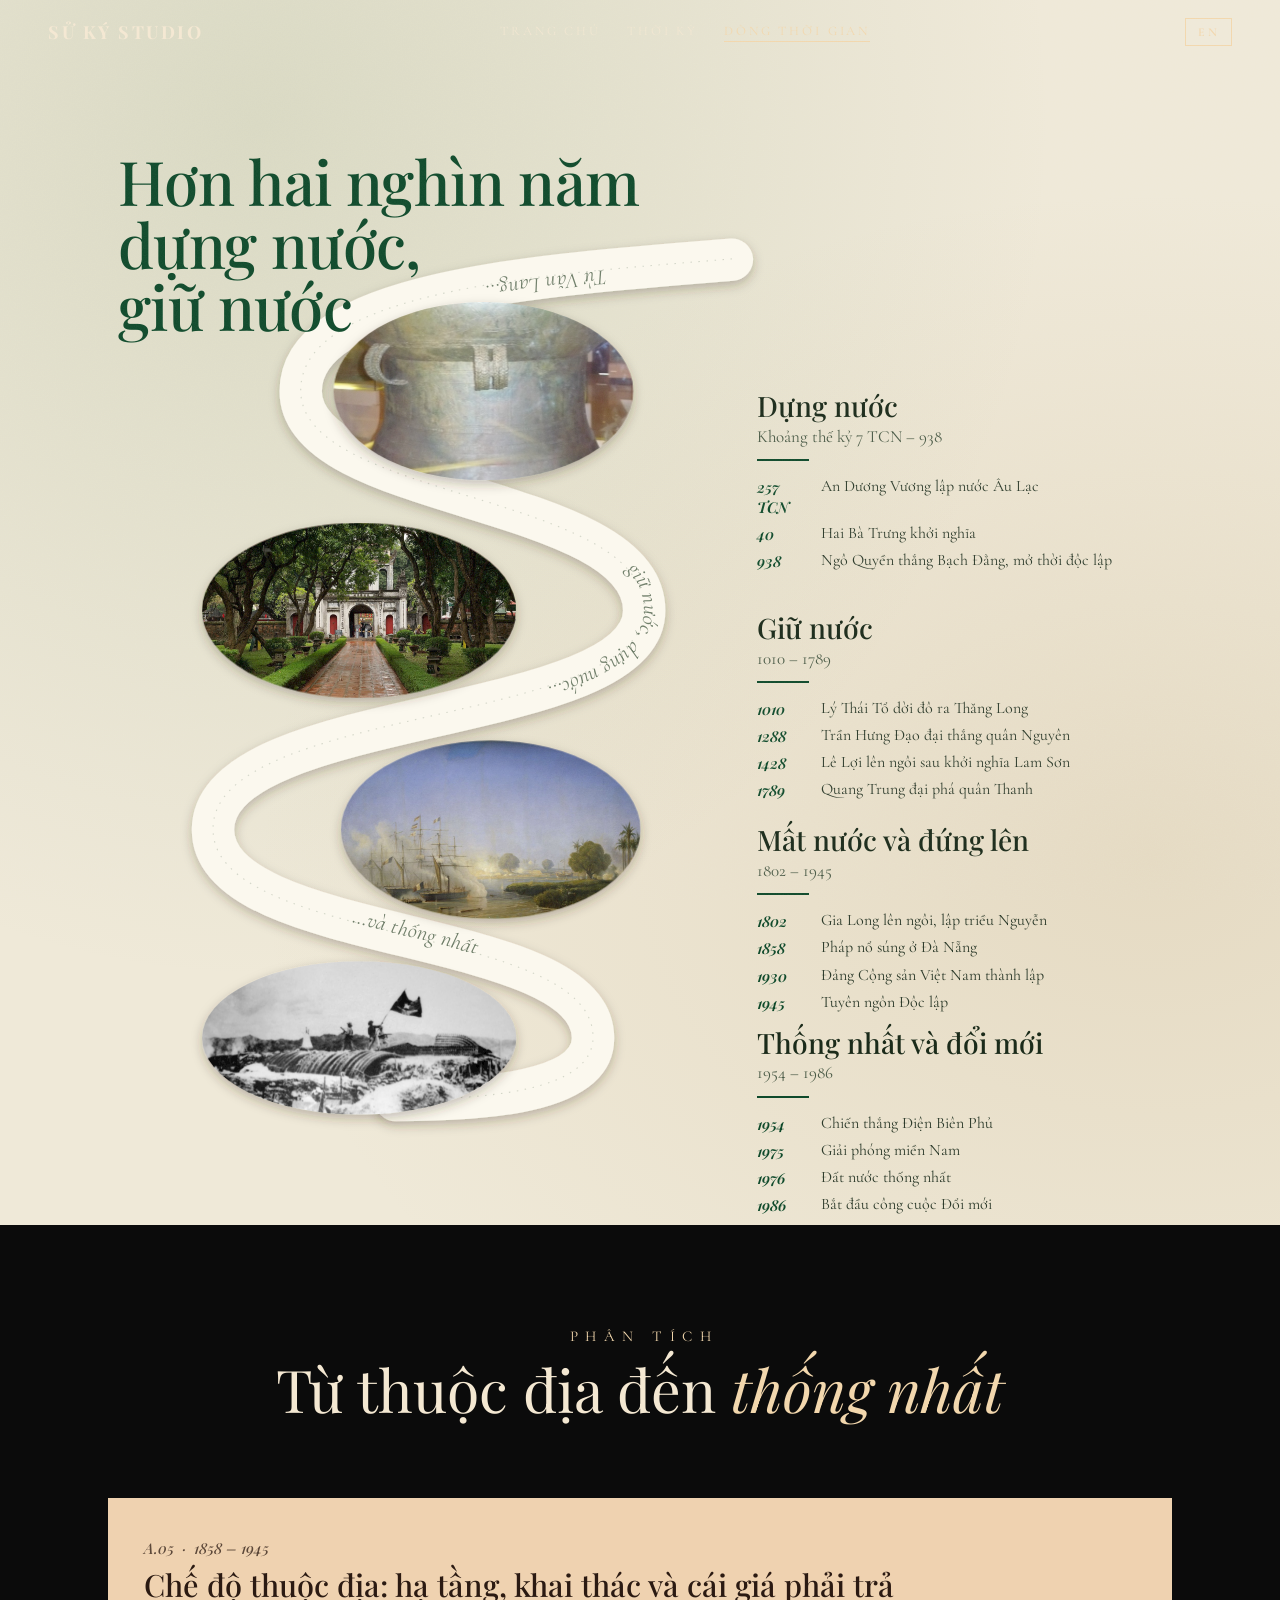
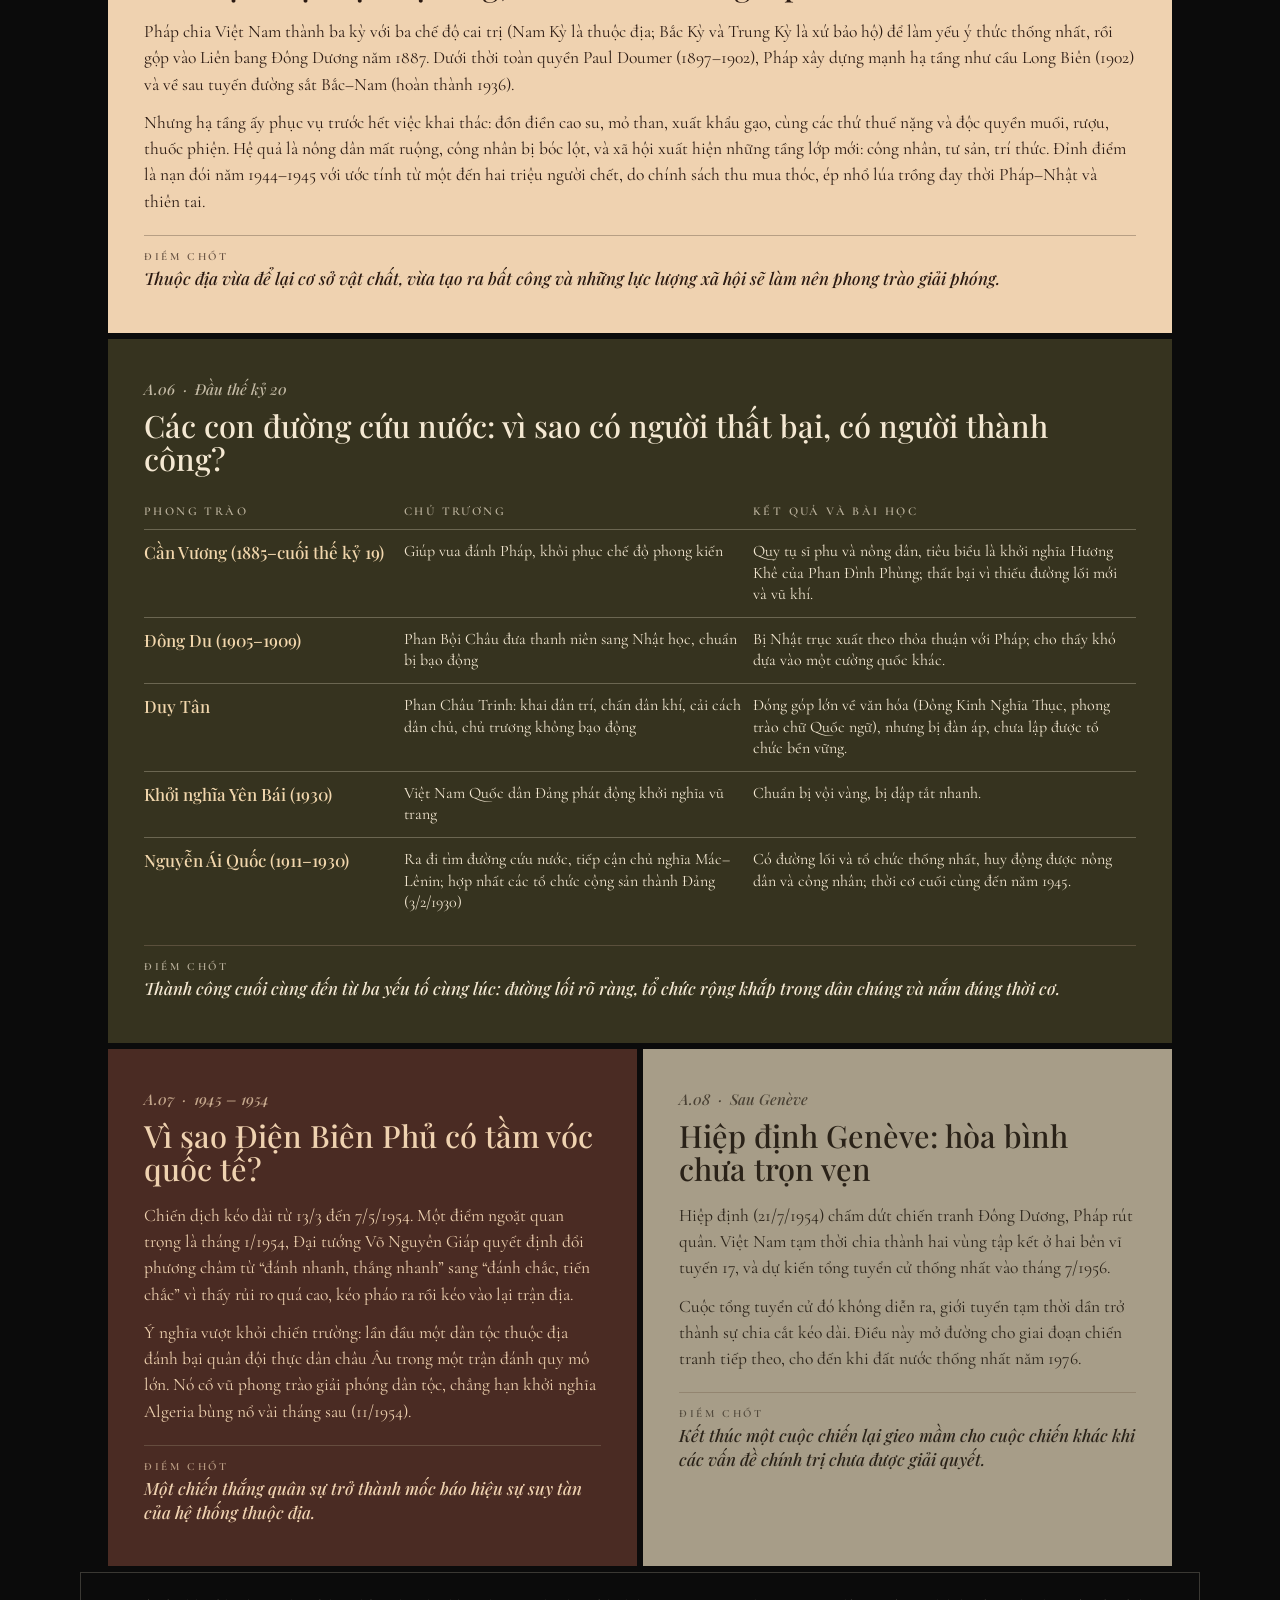
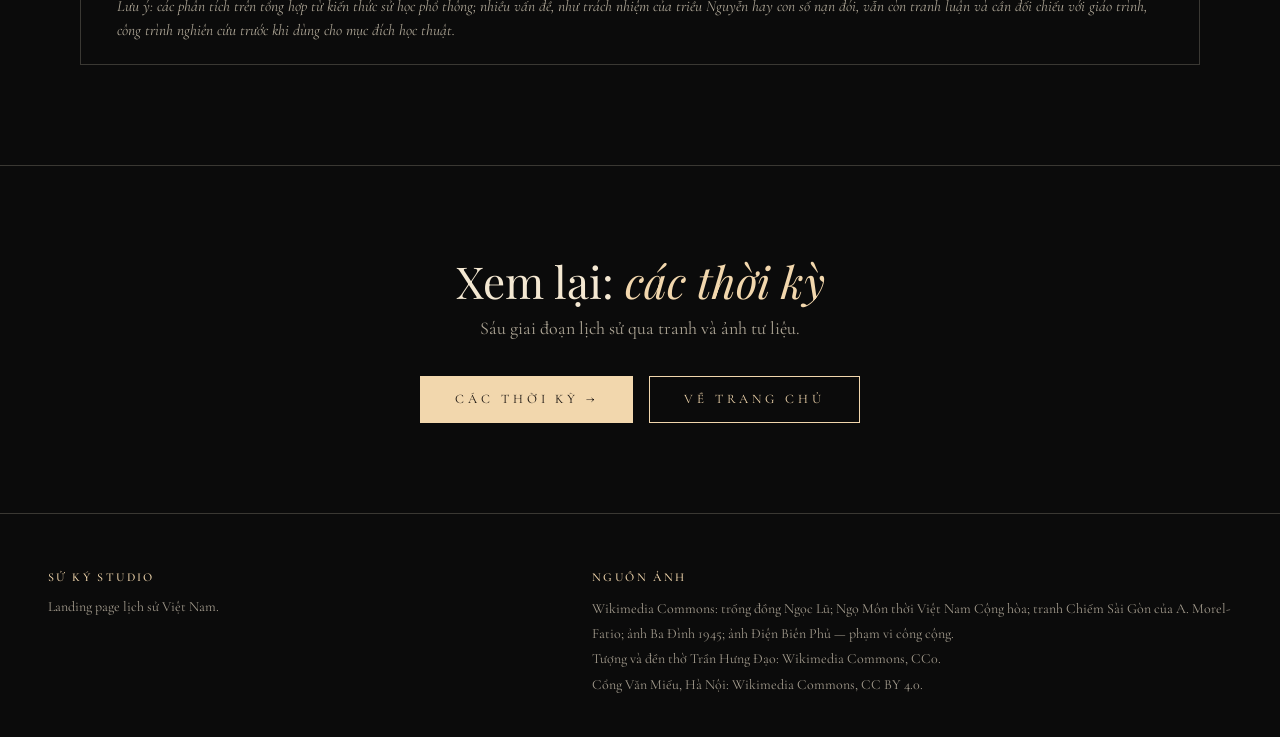
==== dong-thoi-gian.html @ 21b2adc7 "Use dedicated GA4 property for SU KY STUDIO Co-Authored-By: Claude Sonnet 5.5 <noreply@anthropic.com" ====
<!doctype html>
<html lang="vi">
<head>
<meta charset="utf-8">
<meta name="viewport" content="width=device-width, initial-scale=1">
<title>Dòng thời gian — Lịch sử Việt Nam</title>
<meta name="description" content="Dòng thời gian lịch sử Việt Nam dạng ruy băng và phân tích thời cận đại.">
<!-- Google tag (gtag.js) -->
<script async src="https://www.googletagmanager.com/gtag/js?id=G-LW1F28HH2S"></script>
<script>
  window.dataLayer = window.dataLayer || [];
  function gtag(){dataLayer.push(arguments);}
  gtag('js', new Date());
  gtag('config', 'G-LW1F28HH2S');
</script>
<link rel="icon" href="favicon.svg" type="image/svg+xml">
<link rel="icon" href="favicon.ico" sizes="48x48">
<link rel="apple-touch-icon" href="apple-touch-icon.png">
<meta name="theme-color" content="#0b0b0b">
<link rel="preconnect" href="https://fonts.googleapis.com">
<link rel="preconnect" href="https://fonts.gstatic.com" crossorigin>
<link href="https://fonts.googleapis.com/css2?family=Cormorant+Garamond:ital,wght@0,400;0,500;0,600;1,400;1,500&family=Playfair+Display:ital,wght@0,400;0,500;0,700;1,400;1,500&display=swap" rel="stylesheet">
<link rel="stylesheet" href="lich-su.css">
</head>
<body>
<header class="solid">
  <div class="wrap">
    <a data-i="0" href="index.html" class="brand">SỬ KÝ STUDIO</a>
    <nav>
      <a data-i="56" href="index.html">Trang chủ</a>
      <a data-i="1" href="thoi-ky.html">Thời kỳ</a>
      <a data-i="2" href="dong-thoi-gian.html" class=on>Dòng thời gian</a>
    </nav>
    <button class="lang" id="lang" type="button" aria-label="Switch language">EN</button>
  </div>
</header>

<main>
  <section class="tl-sec" id="dong-thoi-gian" style="padding-top:150px">
    <div class="tl">
      <div class="tl-art">
        <h2 data-i="117" class="tl-title reveal">Hơn hai nghìn năm<br>dựng nước,<br>giữ nước</h2>
        <svg viewBox="0 0 860 1320" role="img" aria-label="Dòng thời gian lịch sử Việt Nam dạng ruy băng">
          <defs>
            <clipPath id="c1"><ellipse cx="500" cy="330" rx="205" ry="122"/></clipPath>
            <clipPath id="c2"><ellipse cx="330" cy="630" rx="215" ry="120"/></clipPath>
            <clipPath id="c3"><ellipse cx="510" cy="930" rx="205" ry="122"/></clipPath>
            <clipPath id="c4"><ellipse cx="330" cy="1215" rx="215" ry="105"/></clipPath>
            <filter id="sh" x="-20%" y="-20%" width="140%" height="140%"><feDropShadow dx="0" dy="6" stdDeviation="7" flood-color="#3b3320" flood-opacity=".28"/></filter>
            <path id="rib" d="M 840 150 C 600 170 250 190 250 330 C 250 480 720 470 720 630 C 720 790 130 760 130 930 C 130 1090 650 1060 650 1215 C 650 1290 500 1300 380 1300"/>
          </defs>
          <use href="#rib" fill="none" stroke="#fbf8ee" stroke-width="58" stroke-linecap="round" filter="url(#sh)"/>
          <use href="#rib" fill="none" stroke="rgba(110,125,100,.28)" stroke-width="1.5" stroke-dasharray="2 9" transform="translate(0 -1)"/>
          <text class="rib-txt"><textPath data-i="118" href="#rib" startOffset="6%">Từ Văn Lang…</textPath></text>
          <text class="rib-txt"><textPath data-i="119" href="#rib" startOffset="41%">giữ nước, dựng nước…</textPath></text>
          <text class="rib-txt"><textPath data-i="120" href="#rib" startOffset="76%">…và thống nhất</textPath></text>

          <g filter="url(#sh)">
            <image href="images/ngoclu.jpg" x="295" y="208" width="410" height="244" clip-path="url(#c1)" preserveAspectRatio="xMidYMid slice"/>
            <image href="images/vanmieu.jpg" x="115" y="510" width="430" height="240" clip-path="url(#c2)" preserveAspectRatio="xMidYMid slice"/>
            <image href="images/saigon1859.jpg" x="305" y="808" width="410" height="244" clip-path="url(#c3)" preserveAspectRatio="xMidYMax slice"/>
            <image href="images/hero.jpg" x="115" y="1110" width="430" height="210" clip-path="url(#c4)" preserveAspectRatio="xMidYMid slice"/>
          </g>
        </svg>
      </div>

      <div class="tl-text">
        <article class="tl-b reveal" style="top:25%">
          <div class="mimg"><img src="images/ngoclu.jpg" alt=""></div>
          <h4 data-i="121">Dựng nước</h4><div data-i="122" class="meta">Khoảng thế kỷ 7 TCN – 938</div><span class="rule"></span>
          <ul>
            <li><b data-i="123">257 TCN</b><span data-i="124">An Dương Vương lập nước Âu Lạc</span></li>
            <li><b>40</b><span data-i="125">Hai Bà Trưng khởi nghĩa</span></li>
            <li><b>938</b><span data-i="126">Ngô Quyền thắng Bạch Đằng, mở thời độc lập</span></li>
          </ul>
        </article>
        <article class="tl-b reveal" style="top:48%">
          <div class="mimg"><img src="images/vanmieu.jpg" alt=""></div>
          <h4 data-i="127">Giữ nước</h4><div class="meta">1010 – 1789</div><span class="rule"></span>
          <ul>
            <li><b>1010</b><span data-i="128">Lý Thái Tổ dời đô ra Thăng Long</span></li>
            <li><b>1288</b><span data-i="129">Trần Hưng Đạo đại thắng quân Nguyên</span></li>
            <li><b>1428</b><span data-i="130">Lê Lợi lên ngôi sau khởi nghĩa Lam Sơn</span></li>
            <li><b>1789</b><span data-i="77">Quang Trung đại phá quân Thanh</span></li>
          </ul>
        </article>
        <article class="tl-b reveal" style="top:70%">
          <div class="mimg"><img src="images/saigon1859.jpg" alt="" style="object-position: 25% 85%"></div>
          <h4 data-i="131">Mất nước và đứng lên</h4><div class="meta">1802 – 1945</div><span class="rule"></span>
          <ul>
            <li><b>1802</b><span data-i="132">Gia Long lên ngôi, lập triều Nguyễn</span></li>
            <li><b>1858</b><span data-i="38">Pháp nổ súng ở Đà Nẵng</span></li>
            <li><b>1930</b><span data-i="133">Đảng Cộng sản Việt Nam thành lập</span></li>
            <li><b>1945</b><span data-i="13">Tuyên ngôn Độc lập</span></li>
          </ul>
        </article>
        <article class="tl-b reveal" style="top:91%">
          <div class="mimg"><img src="images/hero.jpg" alt=""></div>
          <h4 data-i="134">Thống nhất và đổi mới</h4><div class="meta">1954 – 1986</div><span class="rule"></span>
          <ul>
            <li><b>1954</b><span data-i="135">Chiến thắng Điện Biên Phủ</span></li>
            <li><b>1975</b><span data-i="136">Giải phóng miền Nam</span></li>
            <li><b>1976</b><span data-i="40">Đất nước thống nhất</span></li>
            <li><b>1986</b><span data-i="137">Bắt đầu công cuộc Đổi mới</span></li>
          </ul>
        </article>
      </div>
    </div>
  </section>

  <div class="sec-head wrap reveal" id="phan-tich">
    <div data-i="90" class="kicker">Phân tích</div>
    <h2 data-i="138">Từ thuộc địa đến <em>thống nhất</em></h2>
  </div>
  <section class="deep">
    <div class="grid">
      <article class="an peach wide reveal">
        <div data-i="139" class="tag">A.05 &nbsp;·&nbsp; 1858 – 1945</div>
        <h3 data-i="140">Chế độ thuộc địa: hạ tầng, khai thác và cái giá phải trả</h3>
        <p data-i="141">Pháp chia Việt Nam thành ba kỳ với ba chế độ cai trị (Nam Kỳ là thuộc địa; Bắc Kỳ và Trung Kỳ là xứ bảo hộ) để làm yếu ý thức thống nhất, rồi gộp vào Liên bang Đông Dương năm 1887. Dưới thời toàn quyền Paul Doumer (1897–1902), Pháp xây dựng mạnh hạ tầng như cầu Long Biên (1902) và về sau tuyến đường sắt Bắc–Nam (hoàn thành 1936).</p>
        <p data-i="142">Nhưng hạ tầng ấy phục vụ trước hết việc khai thác: đồn điền cao su, mỏ than, xuất khẩu gạo, cùng các thứ thuế nặng và độc quyền muối, rượu, thuốc phiện. Hệ quả là nông dân mất ruộng, công nhân bị bóc lột, và xã hội xuất hiện những tầng lớp mới: công nhân, tư sản, trí thức. Đỉnh điểm là nạn đói năm 1944–1945 với ước tính từ một đến hai triệu người chết, do chính sách thu mua thóc, ép nhổ lúa trồng đay thời Pháp–Nhật và thiên tai.</p>
        <div data-i="143" class="key"><b>Điểm chốt</b>Thuộc địa vừa để lại cơ sở vật chất, vừa tạo ra bất công và những lực lượng xã hội sẽ làm nên phong trào giải phóng.</div>
      </article>
      <article class="an olive wide reveal">
        <div data-i="144" class="tag">A.06 &nbsp;·&nbsp; Đầu thế kỷ 20</div>
        <h3 data-i="145">Các con đường cứu nước: vì sao có người thất bại, có người thành công?</h3>
        <table class="cmp">
          <thead><tr><th data-i="146">Phong trào</th><th data-i="147">Chủ trương</th><th data-i="148">Kết quả và bài học</th></tr></thead>
          <tbody>
            <tr><td data-i="149">Cần Vương (1885–cuối thế kỷ 19)</td><td data-i="150">Giúp vua đánh Pháp, khôi phục chế độ phong kiến</td><td data-i="151">Quy tụ sĩ phu và nông dân, tiêu biểu là khởi nghĩa Hương Khê của Phan Đình Phùng; thất bại vì thiếu đường lối mới và vũ khí.</td></tr>
            <tr><td data-i="152">Đông Du (1905–1909)</td><td data-i="153">Phan Bội Châu đưa thanh niên sang Nhật học, chuẩn bị bạo động</td><td data-i="154">Bị Nhật trục xuất theo thỏa thuận với Pháp; cho thấy khó dựa vào một cường quốc khác.</td></tr>
            <tr><td data-i="155">Duy Tân</td><td data-i="156">Phan Châu Trinh: khai dân trí, chấn dân khí, cải cách dân chủ, chủ trương không bạo động</td><td data-i="157">Đóng góp lớn về văn hóa (Đông Kinh Nghĩa Thục, phong trào chữ Quốc ngữ), nhưng bị đàn áp, chưa lập được tổ chức bền vững.</td></tr>
            <tr><td data-i="158">Khởi nghĩa Yên Bái (1930)</td><td data-i="159">Việt Nam Quốc dân Đảng phát động khởi nghĩa vũ trang</td><td data-i="160">Chuẩn bị vội vàng, bị dập tắt nhanh.</td></tr>
            <tr><td data-i="161">Nguyễn Ái Quốc (1911–1930)</td><td data-i="162">Ra đi tìm đường cứu nước, tiếp cận chủ nghĩa Mác–Lênin; hợp nhất các tổ chức cộng sản thành Đảng (3/2/1930)</td><td data-i="163">Có đường lối và tổ chức thống nhất, huy động được nông dân và công nhân; thời cơ cuối cùng đến năm 1945.</td></tr>
          </tbody>
        </table>
        <div data-i="164" class="key"><b>Điểm chốt</b>Thành công cuối cùng đến từ ba yếu tố cùng lúc: đường lối rõ ràng, tổ chức rộng khắp trong dân chúng và nắm đúng thời cơ.</div>
      </article>
      <article class="an brown reveal">
        <div data-i="165" class="tag">A.07 &nbsp;·&nbsp; 1945 – 1954</div>
        <h3 data-i="166">Vì sao Điện Biên Phủ có tầm vóc quốc tế?</h3>
        <p data-i="167">Chiến dịch kéo dài từ 13/3 đến 7/5/1954. Một điểm ngoặt quan trọng là tháng 1/1954, Đại tướng Võ Nguyên Giáp quyết định đổi phương châm từ “đánh nhanh, thắng nhanh” sang “đánh chắc, tiến chắc” vì thấy rủi ro quá cao, kéo pháo ra rồi kéo vào lại trận địa.</p>
        <p data-i="168">Ý nghĩa vượt khỏi chiến trường: lần đầu một dân tộc thuộc địa đánh bại quân đội thực dân châu Âu trong một trận đánh quy mô lớn. Nó cổ vũ phong trào giải phóng dân tộc, chẳng hạn khởi nghĩa Algeria bùng nổ vài tháng sau (11/1954).</p>
        <div data-i="169" class="key"><b>Điểm chốt</b>Một chiến thắng quân sự trở thành mốc báo hiệu sự suy tàn của hệ thống thuộc địa.</div>
      </article>
      <article class="an taupe reveal">
        <div data-i="170" class="tag">A.08 &nbsp;·&nbsp; Sau Genève</div>
        <h3 data-i="171">Hiệp định Genève: hòa bình chưa trọn vẹn</h3>
        <p data-i="172">Hiệp định (21/7/1954) chấm dứt chiến tranh Đông Dương, Pháp rút quân. Việt Nam tạm thời chia thành hai vùng tập kết ở hai bên vĩ tuyến 17, và dự kiến tổng tuyển cử thống nhất vào tháng 7/1956.</p>
        <p data-i="173">Cuộc tổng tuyển cử đó không diễn ra, giới tuyến tạm thời dần trở thành sự chia cắt kéo dài. Điều này mở đường cho giai đoạn chiến tranh tiếp theo, cho đến khi đất nước thống nhất năm 1976.</p>
        <div data-i="174" class="key"><b>Điểm chốt</b>Kết thúc một cuộc chiến lại gieo mầm cho cuộc chiến khác khi các vấn đề chính trị chưa được giải quyết.</div>
      </article>
    </div>
    <p data-i="112" class="note reveal">Lưu ý: các phân tích trên tổng hợp từ kiến thức sử học phổ thông; nhiều vấn đề, như trách nhiệm của triều Nguyễn hay con số nạn đói, vẫn còn tranh luận và cần đối chiếu với giáo trình, công trình nghiên cứu trước khi dùng cho mục đích học thuật.</p>
  </section>
  <section class="jump">
    <div class="wrap reveal">
      <h2 data-i="175">Xem lại: <em>các thời kỳ</em></h2>
      <p data-i="176">Sáu giai đoạn lịch sử qua tranh và ảnh tư liệu.</p>
      <a data-i="177" href="thoi-ky.html" class="cta solid">Các thời kỳ →</a><a data-i="116" href="index.html" class="cta">Về trang chủ</a>
    </div>
  </section>
</main>

<footer>
  <div class="wrap row">
    <div data-i="51">
      <b>SỬ KÝ STUDIO</b>
      Landing page lịch sử Việt Nam.
    </div>
    <div>
      <b data-i="52">Nguồn ảnh</b>
      <ul>
        <li data-i="53">Wikimedia Commons: trống đồng Ngọc Lũ; Ngọ Môn thời Việt Nam Cộng hòa; tranh Chiếm Sài Gòn của A. Morel-Fatio; ảnh Ba Đình 1945; ảnh Điện Biên Phủ — phạm vi công cộng.</li>
        <li data-i="54">Tượng và đền thờ Trần Hưng Đạo: Wikimedia Commons, CC0.</li>
        <li data-i="55">Cổng Văn Miếu, Hà Nội: Wikimedia Commons, CC BY 4.0.</li>
      </ul>
    </div>
  </div>
</footer>

<script>
  const hdr = document.querySelector('header');
  const onScroll = () => hdr.classList.toggle('solid', scrollY > 60);
  addEventListener('scroll', onScroll, { passive: true }); onScroll();
  const io = new IntersectionObserver(es => es.forEach(e => { if (e.isIntersecting) { e.target.classList.add('on'); io.unobserve(e.target); } }), { threshold: 0.12 });
  document.querySelectorAll('.reveal').forEach(el => io.observe(el));
</script>
<script src="lich-su-i18n.js"></script>
</body>
</html>
---- lich-su.css ----
:root {
    --black: #0b0b0b;
    --ink: #1a1410;
    --peach: #f2d7ad;
    --cream: #f4e8d2;
    --gold: #c09452;
    --maroon: #8a3126;
    --line: rgba(244,232,210,.2);
    --display: "Playfair Display", Georgia, serif;
    --serif: "Cormorant Garamond", Georgia, serif;
  }
  * { box-sizing: border-box; margin: 0; padding: 0; }
  html { scroll-behavior: smooth; scroll-padding-top: 64px; }
  body { background: var(--black); color: var(--cream); font-family: var(--serif); font-size: 18px; line-height: 1.5; -webkit-font-smoothing: antialiased; }
  body::after {
    content: ""; position: fixed; inset: 0; z-index: 60; pointer-events: none; opacity: .06;
    background-image: url("data:image/svg+xml;utf8,<svg xmlns='http://www.w3.org/2000/svg' width='200' height='200'><filter id='n'><feTurbulence type='fractalNoise' baseFrequency='.85' numOctaves='2' stitchTiles='stitch'/><feColorMatrix values='0 0 0 0 1  0 0 0 0 1  0 0 0 0 1  0 0 0 .9 0'/></filter><rect width='100%' height='100%' filter='url(%23n)'/></svg>");
  }
  img { display: block; width: 100%; height: 100%; object-fit: cover; }
  a { color: inherit; text-decoration: none; }
  .wrap { max-width: 1240px; margin: 0 auto; padding: 0 28px; }

  /* ---------- nav ---------- */
  header { position: fixed; top: 0; left: 0; right: 0; z-index: 50; transition: background .3s; }
  header.solid { background: rgba(11,11,11,.92); backdrop-filter: blur(8px); border-bottom: 1px solid var(--line); }
  header .wrap { display: flex; justify-content: space-between; align-items: center; height: 64px; }
  .brand { font: 700 18px var(--display); letter-spacing: .14em; white-space: nowrap; }
  nav { display: flex; gap: 26px; font-size: 13px; letter-spacing: .22em; text-transform: uppercase; }
  nav a { opacity: .8; transition: opacity .2s, color .2s; }
  nav a:hover { opacity: 1; color: var(--peach); }

  .lang { margin-left: 18px; background: transparent; color: var(--peach); border: 1px solid var(--peach); padding: 6px 12px; font: 600 12px var(--serif); letter-spacing: .2em; cursor: pointer; transition: background .25s, color .25s; }
  .lang:hover { background: var(--peach); color: var(--ink); }

  /* ---------- hero ---------- */
  .hero { position: relative; min-height: 100vh; min-height: 100svh; display: flex; align-items: center; justify-content: center; overflow: hidden; text-align: center; }
  .strips { position: absolute; inset: -4% 0; display: grid; grid-template-columns: repeat(5, 1fr); gap: 3px; will-change: transform; }
  .strips div { overflow: hidden; }
  .strips img { filter: sepia(.35) saturate(1.2) contrast(1.05) brightness(1); transform: scale(1.12); }
  .hero::before { content: ""; position: absolute; inset: 0; z-index: 1; background: radial-gradient(ellipse at center, rgba(11,11,11,.35), rgba(11,11,11,.82) 88%), linear-gradient(180deg, rgba(11,11,11,.6), transparent 30%, transparent 65%, var(--black)); }
  .hero .in { position: relative; z-index: 2; padding: 0 20px; }
  .kicker { font-size: 15px; letter-spacing: .5em; text-transform: uppercase; color: var(--peach); margin-bottom: 14px; padding-left: .5em; }
  .title { font: 400 clamp(64px, 15.5vw, 230px)/.92 var(--display); letter-spacing: .02em; text-transform: uppercase; color: var(--peach); text-shadow: 0 6px 60px rgba(0,0,0,.6); }
  .sub { margin-top: 22px; font: italic 400 clamp(19px, 2.2vw, 28px) var(--serif); color: var(--cream); }
  .cta { display: inline-block; margin-top: 34px; padding: 13px 34px; border: 1px solid var(--peach); font-size: 13px; letter-spacing: .3em; text-transform: uppercase; color: var(--peach); transition: background .3s, color .3s; }
  .cta:hover { background: var(--peach); color: var(--ink); }
  .scroll { position: absolute; z-index: 2; bottom: 24px; left: 50%; transform: translateX(-50%); font-size: 11px; letter-spacing: .4em; text-transform: uppercase; color: var(--peach); opacity: .7; }

  /* ---------- intro ---------- */
  .intro { padding: 120px 0 80px; text-align: center; }
  .intro h2 { font: 400 clamp(32px, 4.4vw, 58px)/1.15 var(--display); max-width: 900px; margin: 0 auto; }
  .intro h2 em { color: var(--peach); }
  .intro p { max-width: 600px; margin: 26px auto 0; font-size: 20px; color: rgba(244,232,210,.78); }
  .stats { display: grid; grid-template-columns: repeat(4, 1fr); gap: 20px; margin-top: 70px; border-top: 1px solid var(--line); padding-top: 34px; }
  .stats b { display: block; font: 400 clamp(36px, 4.6vw, 60px)/1 var(--display); color: var(--peach); }
  .stats span { font-size: 14px; letter-spacing: .18em; text-transform: uppercase; opacity: .7; }

  /* ---------- section heading ---------- */
  .sec-head { text-align: center; padding: 100px 0 56px; }
  .sec-head .kicker { margin-bottom: 10px; }
  .sec-head h2 { font: 400 clamp(34px, 4.6vw, 60px)/1.1 var(--display); }
  .sec-head h2 em { color: var(--peach); }

  /* ---------- brochure spreads (thời kỳ) ---------- */
  :root { --brown: #4a2b23; --olive: #36331f; --taupe: #a79d88; --paper: #efd2b0; }
  .spread { max-width: 1120px; margin: 0 auto 64px; display: grid; box-shadow: 0 30px 80px rgba(0,0,0,.6); background: var(--olive); }
  .spread.a { grid-template-columns: 1fr 1.12fr .95fr; }
  .spread.b { grid-template-columns: repeat(3, minmax(0, 1fr)); grid-template-rows: repeat(2, minmax(400px, auto)); }
  .spread.b .col { display: contents; }
  .spread.b .col:nth-child(1) > * { grid-column: 1; }
  .spread.b .col:nth-child(2) > * { grid-column: 2; }
  .spread.b .col:nth-child(3) > * { grid-column: 3; }
  .spread.b .col > :first-child { grid-row: 1; }
  .spread.b .col > :last-child { grid-row: 2; }
  .spread.b .c.img { min-height: 400px; }
  .spread.b .c.img img { position: absolute; inset: 0; }
  .spread.b .c.tx { overflow-wrap: anywhere; }
  .c { position: relative; overflow: hidden; }
  .c.img img { transition: transform 1.4s ease; }
  .c.img:hover img { transform: scale(1.05); }
  .c.img figcaption { position: absolute; left: 12px; bottom: 10px; right: 12px; font: italic 400 13px var(--serif); color: #fff; text-shadow: 0 1px 8px rgba(0,0,0,.9); }
  .c.tx { padding: 34px 30px 36px; display: flex; flex-direction: column; }
  .c.peach { background: var(--paper); color: #2b1a12; }
  .c.olive { background: var(--olive); color: var(--cream); }
  .c.brown { background: var(--brown); color: var(--paper); }
  .c.taupe { background: var(--taupe); color: #2a2218; }
  .c h3 { font: 500 clamp(26px, 2.6vw, 38px)/.98 var(--display); text-transform: uppercase; letter-spacing: .03em; margin-bottom: 6px; }
  .c h3 small { display: block; font-size: .6em; letter-spacing: .06em; margin-top: 4px; }
  .c .yr { font: italic 500 15px var(--display); opacity: .8; margin-bottom: 16px; }
  .c p { font-size: 16.5px; line-height: 1.45; text-align: justify; hyphens: auto; }
  .c ul { list-style: none; margin-top: 16px; }
  .c li { display: grid; grid-template-columns: 62px 1fr; gap: 8px; padding: 6px 0; border-top: 1px solid rgba(128,110,90,.45); font-size: 15.5px; line-height: 1.35; }
  .c li b { font: italic 500 15.5px var(--display); }
  .big-title { font: 500 clamp(40px, 5vw, 66px)/.95 var(--display); text-transform: uppercase; letter-spacing: .03em; }
  .big-title small { display: block; font-size: .32em; letter-spacing: .12em; margin-top: 14px; }
  .vert { position: absolute; z-index: 2; left: 14px; top: 14px; writing-mode: vertical-rl; transform: rotate(180deg); font: 500 clamp(28px, 3vw, 42px)/1 var(--display); text-transform: uppercase; letter-spacing: .05em; color: var(--paper); text-shadow: 0 2px 14px rgba(0,0,0,.6); }
  .shade::after { content: ""; position: absolute; inset: 0; background: linear-gradient(90deg, rgba(40,22,16,.65), transparent 55%); }
  .col { display: flex; flex-direction: column; min-height: 660px; }
  .col > .c { flex: 1 1 auto; }
  .col > .c.img { flex: 1 1 46%; min-height: 280px; }
  .col > .c.tx { flex: 1 1 54%; }
  .a .r1 { min-height: 300px; }

  /* ---------- timeline (ribbon) ---------- */
  .tl-sec { background: #efe9d8; color: #20321f; padding: 90px 0 110px; position: relative; overflow: hidden; }
  .tl-sec::before { content: ""; position: absolute; inset: 0; background: radial-gradient(ellipse at 20% 10%, rgba(140,160,120,.22), transparent 55%), radial-gradient(ellipse at 90% 70%, rgba(190,160,110,.2), transparent 55%); pointer-events: none; }
  .tl { position: relative; max-width: 1100px; margin: 0 auto; padding: 0 28px; display: grid; grid-template-columns: 1.55fr 1fr; gap: 10px; }
  .tl-art { position: relative; }
  .tl-art svg { width: 100%; height: auto; display: block; overflow: visible; }
  .tl-title { position: absolute; left: 0; top: 0; z-index: 2; font: 500 clamp(34px, 4.8vw, 62px)/1.02 var(--display); color: #0f4a2b; letter-spacing: -.01em; }
  .tl-brand { position: absolute; right: 28px; top: -52px; font: 800 28px var(--display); color: #0f4a2b; }
  .tl-text { position: relative; }
  .tl-b { position: absolute; left: 0; right: 0; transform: translateY(-50%); }
  .tl-b h4 { font: 500 clamp(22px, 2.2vw, 30px)/1.05 var(--display); color: #1b2b1a; }
  .tl-b .meta { font-size: 17px; color: #4a5a46; margin-top: 3px; }
  .tl-b .rule { display: block; width: 52px; height: 2px; background: #0f4a2b; margin: 10px 0 12px; }
  .tl-b li { list-style: none; display: grid; grid-template-columns: 56px 1fr; gap: 8px; font-size: 16px; line-height: 1.32; padding: 3px 0; color: #2c3a2a; }
  .tl-b li b { font: italic 600 15px var(--display); color: #0f4a2b; padding-top: 1px; }
  .tl-b .mimg { display: none; }
  .rib-txt { font: italic 400 30px var(--serif); fill: #6e7d68; letter-spacing: .02em; }


  /* ---------- phân tích sâu ---------- */
  .deep { padding: 20px 0 100px; }
  .deep .grid { max-width: 1120px; margin: 0 auto; padding: 0 28px; display: grid; grid-template-columns: 1fr 1fr; gap: 6px; }
  .an { padding: 40px 36px 42px; position: relative; }
  .an.peach { background: var(--paper); color: #2b1a12; }
  .an.olive { background: var(--olive); color: var(--cream); }
  .an.brown { background: var(--brown); color: var(--paper); }
  .an.taupe { background: var(--taupe); color: #2a2218; }
  .an .tag { font: italic 500 15px var(--display); opacity: .75; margin-bottom: 10px; }
  .an h3 { font: 500 clamp(24px, 2.4vw, 32px)/1.08 var(--display); margin-bottom: 18px; }
  .an p { font-size: 17.5px; line-height: 1.5; }
  .an p + p { margin-top: 12px; }
  .an .key { margin-top: 20px; padding-top: 14px; border-top: 1px solid currentColor; border-top-color: rgba(128,110,90,.5); font: italic 500 17px/1.4 var(--display); }
  .an .key b { font: 600 11px var(--serif); letter-spacing: .24em; text-transform: uppercase; display: block; margin-bottom: 4px; opacity: .7; font-style: normal; }
  .an.wide { grid-column: span 2; }
  .cmp { width: 100%; border-collapse: collapse; margin-top: 8px; font-size: 16px; }
  .cmp th, .cmp td { text-align: left; vertical-align: top; padding: 11px 12px 11px 0; border-top: 1px solid rgba(244,232,210,.28); line-height: 1.35; }
  .cmp th { font: 600 12px var(--serif); letter-spacing: .2em; text-transform: uppercase; opacity: .7; border-top: 0; }
  .cmp td:first-child { font: 500 17px var(--display); color: var(--peach); white-space: nowrap; padding-right: 20px; }
  .note { max-width: 1120px; margin: 6px auto 0; padding: 22px 36px; font-size: 15.5px; color: rgba(244,232,210,.7); font-style: italic; border: 1px solid var(--line); }

  /* ---------- closing ---------- */
  .closing { position: relative; padding: 140px 0; text-align: center; overflow: hidden; border-top: 1px solid var(--line); }
  .closing .bg { position: absolute; inset: 0; opacity: .22; }
  .closing .bg img { filter: sepia(.5) grayscale(.4); }
  .closing .in { position: relative; }
  .quote { font: italic 400 clamp(26px, 3.4vw, 44px)/1.35 var(--display); max-width: 820px; margin: 0 auto; color: var(--cream); }
  .quote small { display: block; margin-top: 22px; font: 400 14px var(--serif); letter-spacing: .3em; text-transform: uppercase; color: var(--peach); }

  footer { padding: 54px 0 40px; border-top: 1px solid var(--line); font-size: 14px; color: rgba(244,232,210,.65); }
  footer .row { display: flex; justify-content: space-between; gap: 40px; flex-wrap: wrap; }
  footer b { color: var(--peach); font-weight: 500; letter-spacing: .2em; text-transform: uppercase; font-size: 12px; display: block; margin-bottom: 10px; }
  footer ul { list-style: none; line-height: 1.8; max-width: 640px; }
  footer a:hover { color: var(--peach); }

  .reveal { opacity: 0; transform: translateY(30px); transition: opacity 1s ease, transform 1s ease; }
  .reveal.on { opacity: 1; transform: none; }

  /* ---------- responsive ---------- */
  @media (max-width: 900px) {
    nav { display: none; }
    .spread.a, .spread.b { grid-template-columns: 1fr; grid-template-rows: none; }
    .spread.b .col > * { grid-column: auto !important; grid-row: auto !important; }
    .spread.b .c.img { min-height: 280px; }
    .spread.a .c.img { min-height: 260px; }
    .col { min-height: 0; }
    .deep .grid { grid-template-columns: 1fr; padding: 0 12px; }
    .an.wide { grid-column: auto; }
    .an { padding: 32px 22px; }
    .cmp { display: block; overflow-x: auto; }
    .tl { grid-template-columns: 1fr; }
    .tl-art svg { display: none; }
    .tl-title { position: static; margin-bottom: 36px; }
    .tl-brand { display: none; }
    .tl-text { display: grid; gap: 40px; }
    .tl-b { position: static; transform: none; }
    .tl-b .mimg { display: block; width: 100%; aspect-ratio: 16 / 9; border-radius: 50% / 44%; overflow: hidden; margin-bottom: 18px; }
    .stats { grid-template-columns: 1fr 1fr; }
    .strips { grid-template-columns: repeat(3, 1fr); }
    .strips div:nth-child(n+4) { display: none; }
  }
  @media (max-width: 520px) {
    .wrap { padding: 0 18px; }
  }
  @media (prefers-reduced-motion: reduce) { .reveal { opacity: 1; transform: none; transition: none; } html { scroll-behavior: auto; } }

  /* ---------- sub pages ---------- */
  .ph { padding: 150px 0 72px; text-align: center; border-bottom: 1px solid var(--line); }
  .ph .kicker { margin-bottom: 12px; }
  .ph h1 { font: 400 clamp(54px, 11vw, 150px)/.95 var(--display); text-transform: uppercase; color: var(--peach); letter-spacing: .02em; }
  .ph p { max-width: 600px; margin: 22px auto 0; font: italic 400 clamp(19px, 2vw, 24px)/1.4 var(--serif); color: rgba(244,232,210,.85); }
  nav a.on { color: var(--peach); opacity: 1; border-bottom: 1px solid var(--peach); }
  .jump { padding: 90px 0; text-align: center; border-top: 1px solid var(--line); }
  .jump h2 { font: 400 clamp(28px, 3.6vw, 44px)/1.15 var(--display); margin-bottom: 8px; }
  .jump h2 em { color: var(--peach); }
  .jump p { color: rgba(244,232,210,.7); margin-bottom: 8px; }
  .jump .cta { margin: 26px 8px 0; }
  .jump .cta.solid { background: var(--peach); color: var(--ink); }
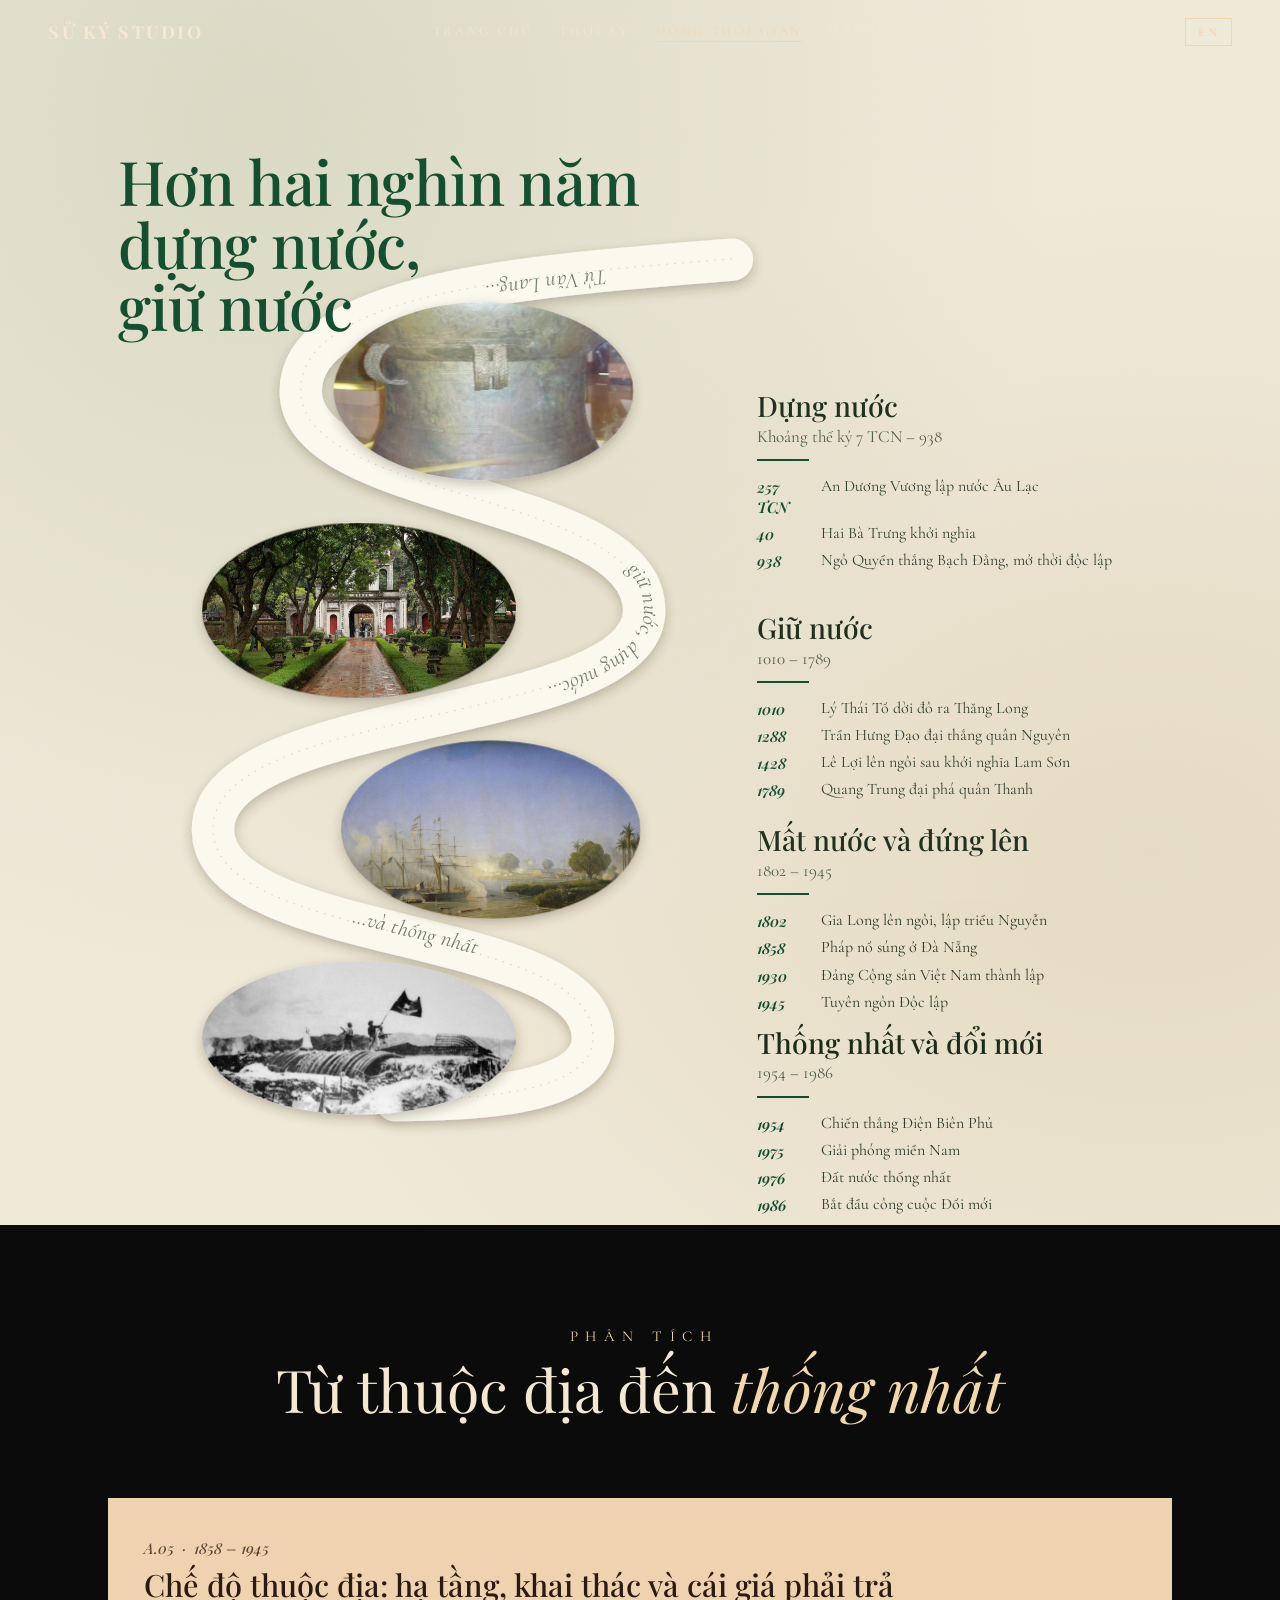
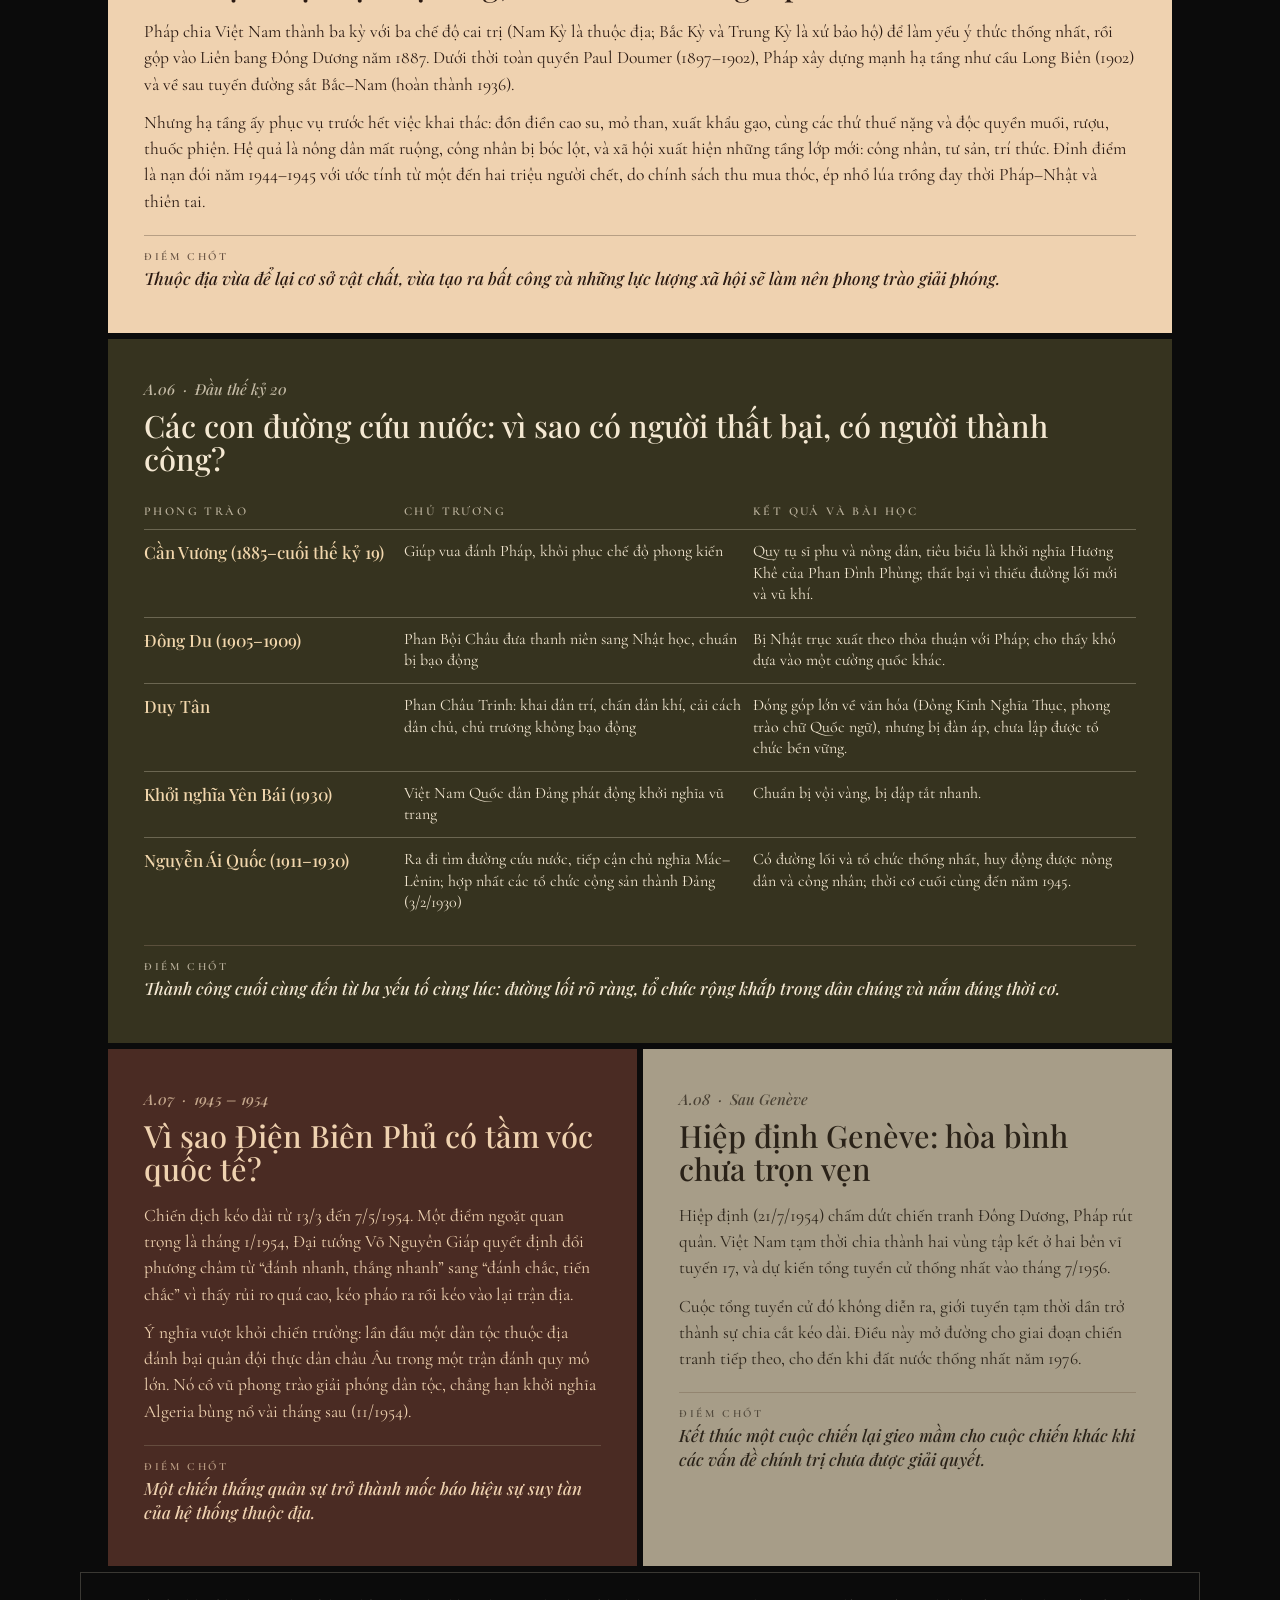
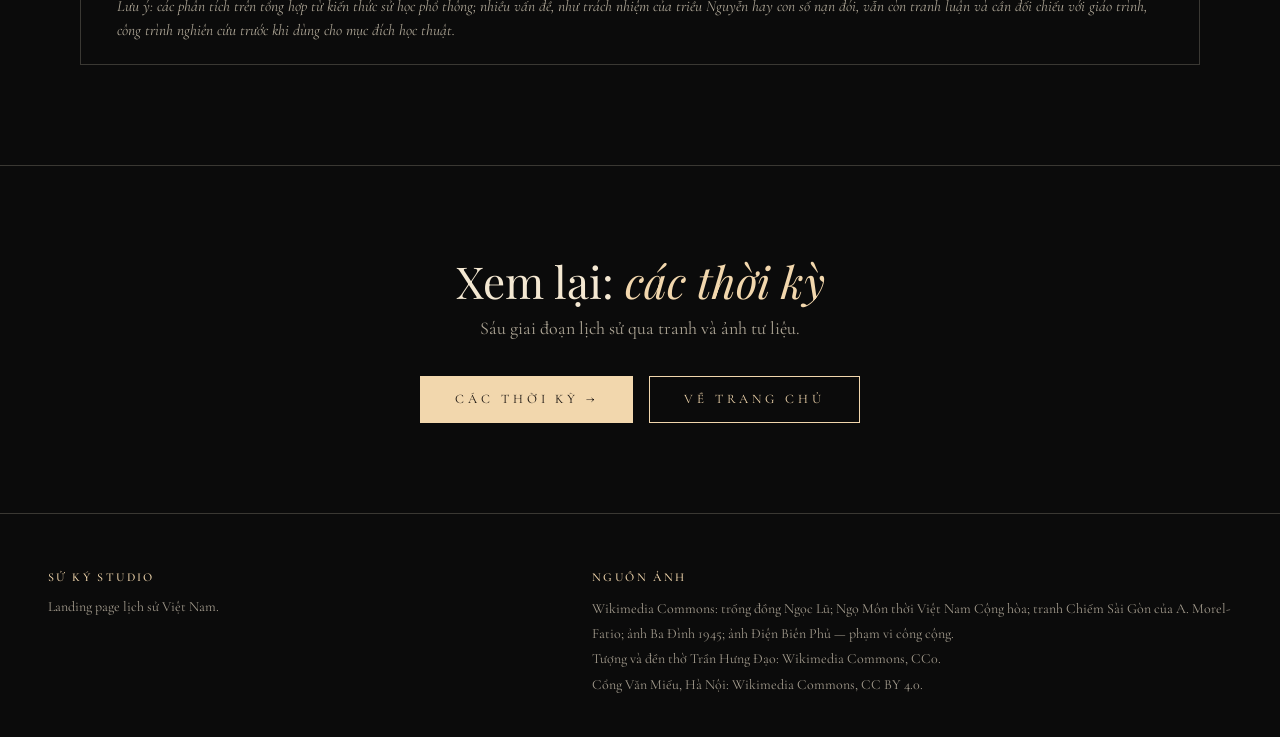
==== commit c53679e4: "Add Hành trình page: context, journey 1911-1945, milestones and people, lessons Bilingual (VI/EN), l" ====
--- a/dong-thoi-gian.html
+++ b/dong-thoi-gian.html
@@ -2,6 +2,7 @@
 <html lang="vi">
 <head>
 <meta charset="utf-8">
+<script>if(/(^|\/)(index)?\.html$|\.html$/.test(location.pathname)&&history.replaceState){history.replaceState(null,"",location.pathname.replace(/index\.html$/,"").replace(/\.html$/,"")+location.search+location.hash);}</script>
 <meta name="viewport" content="width=device-width, initial-scale=1">
 <title>Dòng thời gian — Lịch sử Việt Nam</title>
 <meta name="description" content="Dòng thời gian lịch sử Việt Nam dạng ruy băng và phân tích thời cận đại.">
@@ -20,16 +21,219 @@
 <link rel="preconnect" href="https://fonts.googleapis.com">
 <link rel="preconnect" href="https://fonts.gstatic.com" crossorigin>
 <link href="https://fonts.googleapis.com/css2?family=Cormorant+Garamond:ital,wght@0,400;0,500;0,600;1,400;1,500&family=Playfair+Display:ital,wght@0,400;0,500;0,700;1,400;1,500&display=swap" rel="stylesheet">
-<link rel="stylesheet" href="lich-su.css">
+<style>
+  :root {
+    --black: #0b0b0b;
+    --ink: #1a1410;
+    --peach: #f2d7ad;
+    --cream: #f4e8d2;
+    --gold: #c09452;
+    --maroon: #8a3126;
+    --line: rgba(244,232,210,.2);
+    --display: "Playfair Display", Georgia, serif;
+    --serif: "Cormorant Garamond", Georgia, serif;
+  }
+  * { box-sizing: border-box; margin: 0; padding: 0; }
+  html { scroll-behavior: smooth; scroll-padding-top: 64px; }
+  body { background: var(--black); color: var(--cream); font-family: var(--serif); font-size: 18px; line-height: 1.5; -webkit-font-smoothing: antialiased; }
+  body::after {
+    content: ""; position: fixed; inset: 0; z-index: 60; pointer-events: none; opacity: .06;
+    background-image: url("data:image/svg+xml;utf8,<svg xmlns='http://www.w3.org/2000/svg' width='200' height='200'><filter id='n'><feTurbulence type='fractalNoise' baseFrequency='.85' numOctaves='2' stitchTiles='stitch'/><feColorMatrix values='0 0 0 0 1  0 0 0 0 1  0 0 0 0 1  0 0 0 .9 0'/></filter><rect width='100%' height='100%' filter='url(%23n)'/></svg>");
+  }
+  img { display: block; width: 100%; height: 100%; object-fit: cover; }
+  a { color: inherit; text-decoration: none; }
+  .wrap { max-width: 1240px; margin: 0 auto; padding: 0 28px; }
+
+  /* ---------- nav ---------- */
+  header { position: fixed; top: 0; left: 0; right: 0; z-index: 50; transition: background .3s; }
+  header.solid { background: rgba(11,11,11,.92);  border-bottom: 1px solid var(--line); }
+  header .wrap { display: flex; justify-content: space-between; align-items: center; height: 64px; }
+  .brand { font: 700 18px var(--display); letter-spacing: .14em; white-space: nowrap; }
+  nav { display: flex; gap: 26px; font-size: 13px; letter-spacing: .22em; text-transform: uppercase; }
+  nav a { opacity: .8; transition: opacity .2s, color .2s; }
+  nav a:hover { opacity: 1; color: var(--peach); }
+
+  .lang { margin-left: 18px; background: transparent; color: var(--peach); border: 1px solid var(--peach); padding: 6px 12px; font: 600 12px var(--serif); letter-spacing: .2em; cursor: pointer; transition: background .25s, color .25s; }
+  .lang:hover { background: var(--peach); color: var(--ink); }
+
+  /* ---------- hero ---------- */
+  .hero { position: relative; min-height: 100vh; min-height: 100svh; display: flex; align-items: center; justify-content: center; overflow: hidden; text-align: center; }
+  .strips { position: absolute; inset: -4% 0; display: grid; grid-template-columns: repeat(5, 1fr); gap: 3px; will-change: transform; }
+  .strips div { overflow: hidden; }
+  .strips img { filter: sepia(.35) saturate(1.2) contrast(1.05) brightness(1); transform: scale(1.12); }
+  .hero::before { content: ""; position: absolute; inset: 0; z-index: 1; background: radial-gradient(ellipse at center, rgba(11,11,11,.35), rgba(11,11,11,.82) 88%), linear-gradient(180deg, rgba(11,11,11,.6), transparent 30%, transparent 65%, var(--black)); }
+  .hero .in { position: relative; z-index: 2; padding: 0 20px; }
+  .kicker { font-size: 15px; letter-spacing: .5em; text-transform: uppercase; color: var(--peach); margin-bottom: 14px; padding-left: .5em; }
+  .title { font: 400 clamp(64px, 15.5vw, 230px)/.92 var(--display); letter-spacing: .02em; text-transform: uppercase; color: var(--peach); text-shadow: 0 6px 60px rgba(0,0,0,.6); }
+  .sub { margin-top: 22px; font: italic 400 clamp(19px, 2.2vw, 28px) var(--serif); color: var(--cream); }
+  .cta { display: inline-block; margin-top: 34px; padding: 13px 34px; border: 1px solid var(--peach); font-size: 13px; letter-spacing: .3em; text-transform: uppercase; color: var(--peach); transition: background .3s, color .3s; }
+  .cta:hover { background: var(--peach); color: var(--ink); }
+  .scroll { position: absolute; z-index: 2; bottom: 24px; left: 50%; transform: translateX(-50%); font-size: 11px; letter-spacing: .4em; text-transform: uppercase; color: var(--peach); opacity: .7; }
+
+  /* ---------- intro ---------- */
+  .intro { padding: 120px 0 80px; text-align: center; }
+  .intro h2 { font: 400 clamp(32px, 4.4vw, 58px)/1.15 var(--display); max-width: 900px; margin: 0 auto; }
+  .intro h2 em { color: var(--peach); }
+  .intro p { max-width: 600px; margin: 26px auto 0; font-size: 20px; color: rgba(244,232,210,.78); }
+  .stats { display: grid; grid-template-columns: repeat(4, 1fr); gap: 20px; margin-top: 70px; border-top: 1px solid var(--line); padding-top: 34px; }
+  .stats b { display: block; font: 400 clamp(36px, 4.6vw, 60px)/1 var(--display); color: var(--peach); }
+  .stats span { font-size: 14px; letter-spacing: .18em; text-transform: uppercase; opacity: .7; }
+
+  /* ---------- section heading ---------- */
+  .sec-head { text-align: center; padding: 100px 28px 56px; }
+  @media (max-width: 640px) { .sec-head { padding-left: 18px; padding-right: 18px; } }
+  .sec-head .kicker { margin-bottom: 10px; }
+  .sec-head h2 { font: 400 clamp(34px, 4.6vw, 60px)/1.1 var(--display); }
+  .sec-head h2 em { color: var(--peach); }
+
+  /* ---------- brochure spreads (thời kỳ) ---------- */
+  :root { --brown: #4a2b23; --olive: #36331f; --taupe: #a79d88; --paper: #efd2b0; }
+  .spread { max-width: 1120px; margin: 0 auto 64px; display: grid; box-shadow: 0 30px 80px rgba(0,0,0,.6); background: var(--olive); }
+  .spread.a { grid-template-columns: 1fr 1.12fr .95fr; }
+  .spread.b { grid-template-columns: repeat(3, minmax(0, 1fr)); grid-template-rows: repeat(2, minmax(400px, auto)); }
+  .spread.b .col { display: contents; }
+  .spread.b .col:nth-child(1) > * { grid-column: 1; }
+  .spread.b .col:nth-child(2) > * { grid-column: 2; }
+  .spread.b .col:nth-child(3) > * { grid-column: 3; }
+  .spread.b .col > :first-child { grid-row: 1; }
+  .spread.b .col > :last-child { grid-row: 2; }
+  .spread.b .c.img { min-height: 400px; }
+  .spread.b .c.img img { position: absolute; inset: 0; }
+  .spread.b .c.tx { overflow-wrap: anywhere; }
+  .c { position: relative; overflow: hidden; }
+  .c.img img { transition: transform 1.4s ease; }
+  .c.img:hover img { transform: scale(1.05); }
+  .c.img figcaption { position: absolute; left: 12px; bottom: 10px; right: 12px; font: italic 400 13px var(--serif); color: #fff; text-shadow: 0 1px 8px rgba(0,0,0,.9); }
+  .c.tx { padding: 34px 30px 36px; display: flex; flex-direction: column; }
+  .c.peach { background: var(--paper); color: #2b1a12; }
+  .c.olive { background: var(--olive); color: var(--cream); }
+  .c.brown { background: var(--brown); color: var(--paper); }
+  .c.taupe { background: var(--taupe); color: #2a2218; }
+  .c h3 { font: 500 clamp(26px, 2.6vw, 38px)/.98 var(--display); text-transform: uppercase; letter-spacing: .03em; margin-bottom: 6px; }
+  .c h3 small { display: block; font-size: .6em; letter-spacing: .06em; margin-top: 4px; }
+  .c .yr { font: italic 500 15px var(--display); opacity: .8; margin-bottom: 16px; }
+  .c p { font-size: 16.5px; line-height: 1.45; text-align: justify; hyphens: auto; }
+  .c ul { list-style: none; margin-top: 16px; }
+  .c li { display: grid; grid-template-columns: 62px 1fr; gap: 8px; padding: 6px 0; border-top: 1px solid rgba(128,110,90,.45); font-size: 15.5px; line-height: 1.35; }
+  .c li b { font: italic 500 15.5px var(--display); }
+  .big-title { font: 500 clamp(40px, 5vw, 66px)/.95 var(--display); text-transform: uppercase; letter-spacing: .03em; }
+  .big-title small { display: block; font-size: .32em; letter-spacing: .12em; margin-top: 14px; }
+  .vert { position: absolute; z-index: 2; left: 14px; top: 14px; writing-mode: vertical-rl; transform: rotate(180deg); font: 500 clamp(28px, 3vw, 42px)/1 var(--display); text-transform: uppercase; letter-spacing: .05em; color: var(--paper); text-shadow: 0 2px 14px rgba(0,0,0,.6); }
+  .shade::after { content: ""; position: absolute; inset: 0; background: linear-gradient(90deg, rgba(40,22,16,.65), transparent 55%); }
+  .col { display: flex; flex-direction: column; min-height: 660px; }
+  .col > .c { flex: 1 1 auto; }
+  .col > .c.img { flex: 1 1 46%; min-height: 280px; }
+  .col > .c.tx { flex: 1 1 54%; }
+  .a .r1 { min-height: 300px; }
+
+  /* ---------- timeline (ribbon) ---------- */
+  .tl-sec { background: #efe9d8; color: #20321f; padding: 90px 0 110px; position: relative; overflow: hidden; }
+  .tl-sec::before { content: ""; position: absolute; inset: 0; background: radial-gradient(ellipse at 20% 10%, rgba(140,160,120,.22), transparent 55%), radial-gradient(ellipse at 90% 70%, rgba(190,160,110,.2), transparent 55%); pointer-events: none; }
+  .tl { position: relative; max-width: 1100px; margin: 0 auto; padding: 0 28px; display: grid; grid-template-columns: 1.55fr 1fr; gap: 10px; }
+  .tl-art { position: relative; }
+  .tl-art svg { width: 100%; height: auto; display: block; overflow: visible; }
+  .tl-title { position: absolute; left: 0; top: 0; z-index: 2; font: 500 clamp(34px, 4.8vw, 62px)/1.02 var(--display); color: #0f4a2b; letter-spacing: -.01em; }
+  .tl-brand { position: absolute; right: 28px; top: -52px; font: 800 28px var(--display); color: #0f4a2b; }
+  .tl-text { position: relative; }
+  .tl-b { position: absolute; left: 0; right: 0; transform: translateY(-50%); }
+  .tl-b h4 { font: 500 clamp(22px, 2.2vw, 30px)/1.05 var(--display); color: #1b2b1a; }
+  .tl-b .meta { font-size: 17px; color: #4a5a46; margin-top: 3px; }
+  .tl-b .rule { display: block; width: 52px; height: 2px; background: #0f4a2b; margin: 10px 0 12px; }
+  .tl-b li { list-style: none; display: grid; grid-template-columns: 56px 1fr; gap: 8px; font-size: 16px; line-height: 1.32; padding: 3px 0; color: #2c3a2a; }
+  .tl-b li b { font: italic 600 15px var(--display); color: #0f4a2b; padding-top: 1px; }
+  .tl-b .mimg { display: none; }
+  .rib-txt { font: italic 400 30px var(--serif); fill: #6e7d68; letter-spacing: .02em; }
+
+
+  /* ---------- phân tích sâu ---------- */
+  .deep { padding: 20px 0 100px; }
+  .deep .grid { max-width: 1120px; margin: 0 auto; padding: 0 28px; display: grid; grid-template-columns: 1fr 1fr; gap: 6px; }
+  .an { padding: 40px 36px 42px; position: relative; }
+  .an.peach { background: var(--paper); color: #2b1a12; }
+  .an.olive { background: var(--olive); color: var(--cream); }
+  .an.brown { background: var(--brown); color: var(--paper); }
+  .an.taupe { background: var(--taupe); color: #2a2218; }
+  .an .tag { font: italic 500 15px var(--display); opacity: .75; margin-bottom: 10px; }
+  .an h3 { font: 500 clamp(24px, 2.4vw, 32px)/1.08 var(--display); margin-bottom: 18px; }
+  .an p { font-size: 17.5px; line-height: 1.5; }
+  .an p + p { margin-top: 12px; }
+  .an .key { margin-top: 20px; padding-top: 14px; border-top: 1px solid currentColor; border-top-color: rgba(128,110,90,.5); font: italic 500 17px/1.4 var(--display); }
+  .an .key b { font: 600 11px var(--serif); letter-spacing: .24em; text-transform: uppercase; display: block; margin-bottom: 4px; opacity: .7; font-style: normal; }
+  .an.wide { grid-column: span 2; }
+  .cmp { width: 100%; border-collapse: collapse; margin-top: 8px; font-size: 16px; }
+  .cmp th, .cmp td { text-align: left; vertical-align: top; padding: 11px 12px 11px 0; border-top: 1px solid rgba(244,232,210,.28); line-height: 1.35; }
+  .cmp th { font: 600 12px var(--serif); letter-spacing: .2em; text-transform: uppercase; opacity: .7; border-top: 0; }
+  .cmp td:first-child { font: 500 17px var(--display); color: var(--peach); white-space: nowrap; padding-right: 20px; }
+  .note { max-width: 1120px; margin: 6px auto 0; padding: 22px 36px; font-size: 15.5px; color: rgba(244,232,210,.7); font-style: italic; border: 1px solid var(--line); }
+
+  /* ---------- closing ---------- */
+  .closing { position: relative; padding: 140px 0; text-align: center; overflow: hidden; border-top: 1px solid var(--line); }
+  .closing .bg { position: absolute; inset: 0; opacity: .22; }
+  .closing .bg img { filter: sepia(.5) grayscale(.4); }
+  .closing .in { position: relative; }
+  .quote { font: italic 400 clamp(26px, 3.4vw, 44px)/1.35 var(--display); max-width: 820px; margin: 0 auto; color: var(--cream); }
+  .quote small { display: block; margin-top: 22px; font: 400 14px var(--serif); letter-spacing: .3em; text-transform: uppercase; color: var(--peach); }
+
+  footer { padding: 54px 0 40px; border-top: 1px solid var(--line); font-size: 14px; color: rgba(244,232,210,.65); }
+  footer .row { display: flex; justify-content: space-between; gap: 40px; flex-wrap: wrap; }
+  footer b { color: var(--peach); font-weight: 500; letter-spacing: .2em; text-transform: uppercase; font-size: 12px; display: block; margin-bottom: 10px; }
+  footer ul { list-style: none; line-height: 1.8; max-width: 640px; }
+  footer a:hover { color: var(--peach); }
+
+  .reveal { opacity: 0; transform: translateY(30px); transition: opacity 1s ease, transform 1s ease; }
+  .reveal.on { opacity: 1; transform: none; }
+
+  /* ---------- responsive ---------- */
+  @media (max-width: 900px) {
+    nav { display: none; }
+    .spread.a, .spread.b { grid-template-columns: 1fr; grid-template-rows: none; }
+    .spread.b .col > * { grid-column: auto !important; grid-row: auto !important; }
+    .spread.b .c.img { min-height: 280px; }
+    .spread.a .c.img { min-height: 260px; }
+    .col { min-height: 0; }
+    .deep .grid { grid-template-columns: 1fr; padding: 0 12px; }
+    .an.wide { grid-column: auto; }
+    .an { padding: 32px 22px; }
+    .cmp { display: block; overflow-x: auto; }
+    .tl { grid-template-columns: 1fr; }
+    .tl-art svg { display: none; }
+    .tl-title { position: static; margin-bottom: 36px; }
+    .tl-brand { display: none; }
+    .tl-text { display: grid; gap: 40px; }
+    .tl-b { position: static; transform: none; }
+    .tl-b .mimg { display: block; width: 100%; aspect-ratio: 16 / 9; border-radius: 50% / 44%; overflow: hidden; margin-bottom: 18px; }
+    .stats { grid-template-columns: 1fr 1fr; }
+    .strips { grid-template-columns: repeat(3, 1fr); }
+    .strips div:nth-child(n+4) { display: none; }
+  }
+  @media (max-width: 520px) {
+    .wrap { padding: 0 18px; }
+  }
+  @media (prefers-reduced-motion: reduce) { .reveal { opacity: 1; transform: none; transition: none; } html { scroll-behavior: auto; } }
+
+  /* ---------- sub pages ---------- */
+  .ph { padding: 150px 0 72px; text-align: center; border-bottom: 1px solid var(--line); }
+  .ph .kicker { margin-bottom: 12px; }
+  .ph h1 { font: 400 clamp(54px, 11vw, 150px)/.95 var(--display); text-transform: uppercase; color: var(--peach); letter-spacing: .02em; }
+  .ph p { max-width: 600px; margin: 22px auto 0; font: italic 400 clamp(19px, 2vw, 24px)/1.4 var(--serif); color: rgba(244,232,210,.85); }
+  nav a.on { color: var(--peach); opacity: 1; border-bottom: 1px solid var(--peach); }
+  .jump { padding: 90px 0; text-align: center; border-top: 1px solid var(--line); }
+  .jump h2 { font: 400 clamp(28px, 3.6vw, 44px)/1.15 var(--display); margin-bottom: 8px; }
+  .jump h2 em { color: var(--peach); }
+  .jump p { color: rgba(244,232,210,.7); margin-bottom: 8px; }
+  .jump .cta { margin: 26px 8px 0; }
+  .jump .cta.solid { background: var(--peach); color: var(--ink); }
+</style>
 </head>
 <body>
 <header class="solid">
   <div class="wrap">
-    <a data-i="0" href="index.html" class="brand">SỬ KÝ STUDIO</a>
+    <a data-i="0" href="./" class="brand">SỬ KÝ STUDIO</a>
     <nav>
-      <a data-i="56" href="index.html">Trang chủ</a>
-      <a data-i="1" href="thoi-ky.html">Thời kỳ</a>
-      <a data-i="2" href="dong-thoi-gian.html" class=on>Dòng thời gian</a>
+      <a data-i="56" href="./">Trang chủ</a>
+      <a data-i="1" href="thoi-ky">Thời kỳ</a>
+      <a data-i="2" href="dong-thoi-gian" class=on>Dòng thời gian</a>
+      <a data-i="180" href="hanh-trinh">Hành trình</a>
     </nav>
     <button class="lang" id="lang" type="button" aria-label="Switch language">EN</button>
   </div>
@@ -157,7 +361,7 @@
     <div class="wrap reveal">
       <h2 data-i="175">Xem lại: <em>các thời kỳ</em></h2>
       <p data-i="176">Sáu giai đoạn lịch sử qua tranh và ảnh tư liệu.</p>
-      <a data-i="177" href="thoi-ky.html" class="cta solid">Các thời kỳ →</a><a data-i="116" href="index.html" class="cta">Về trang chủ</a>
+      <a data-i="177" href="thoi-ky" class="cta solid">Các thời kỳ →</a><a data-i="116" href="./" class="cta">Về trang chủ</a>
     </div>
   </section>
 </main>
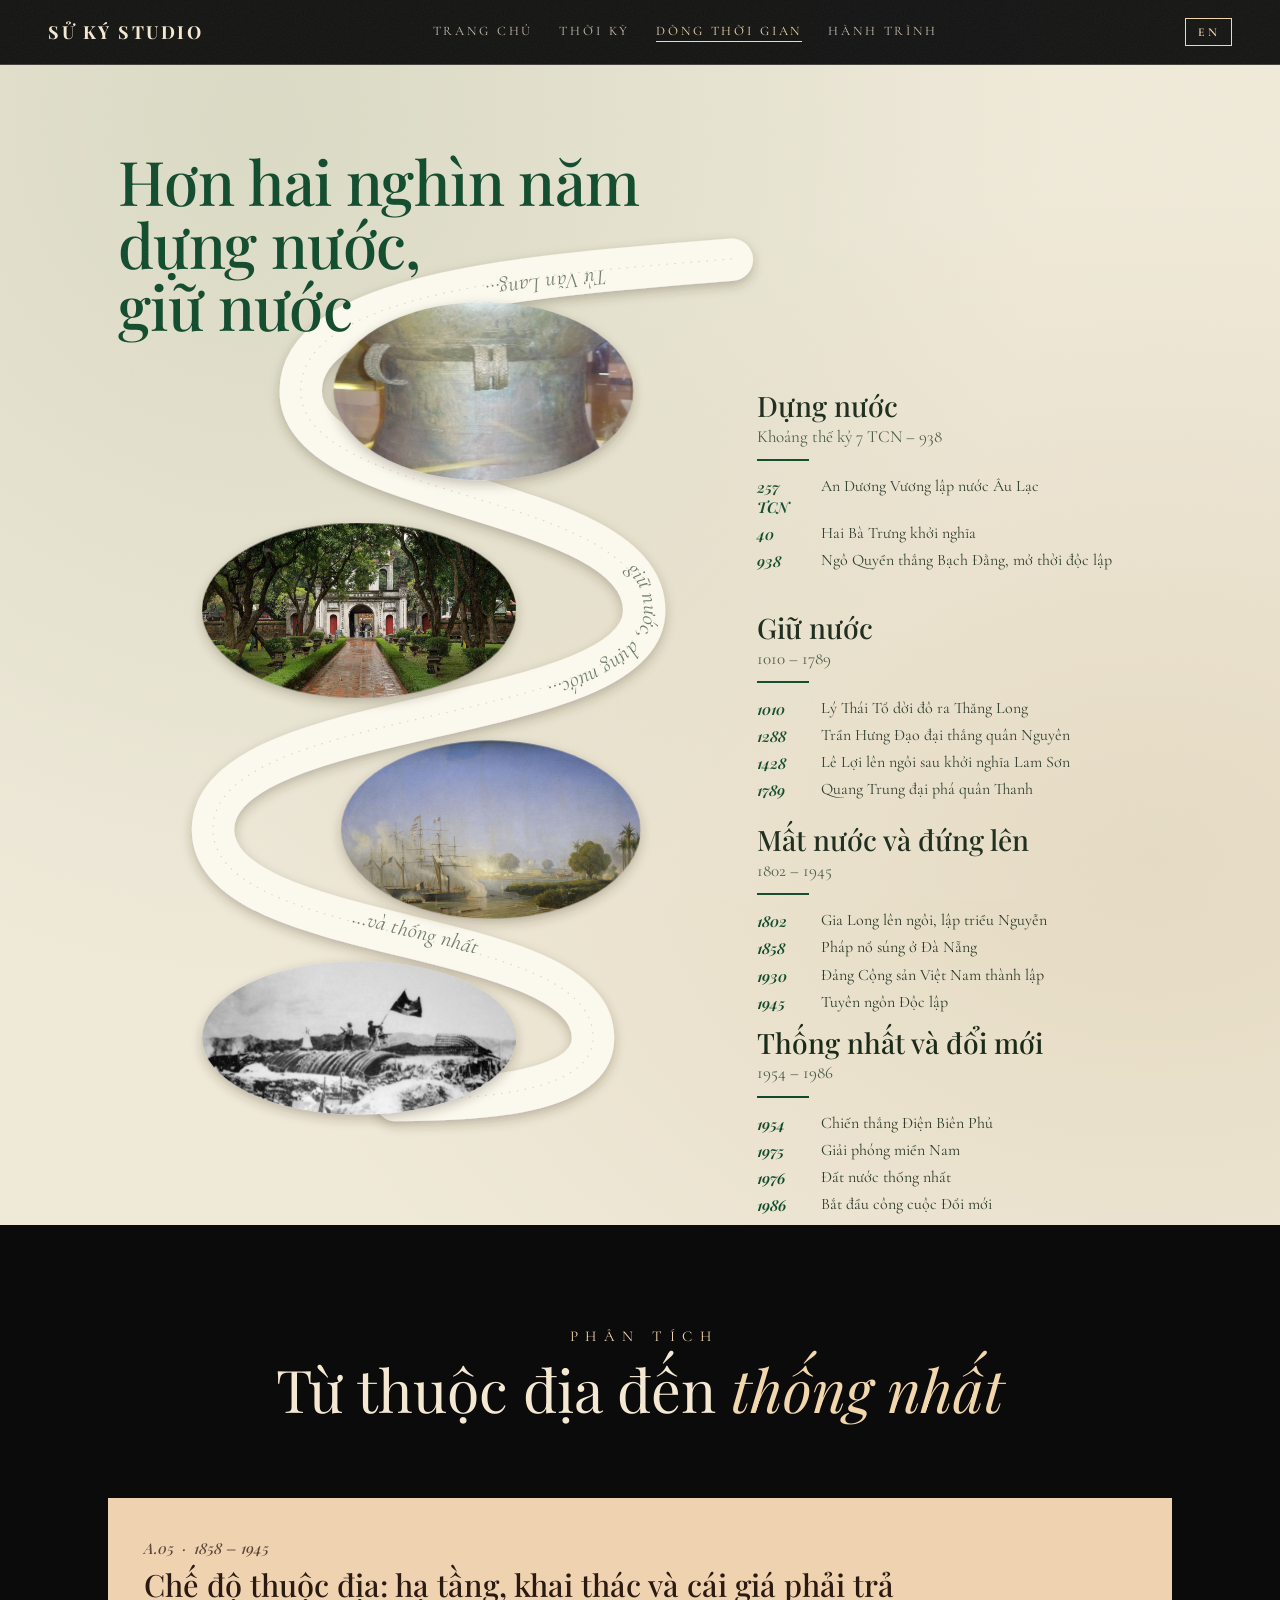
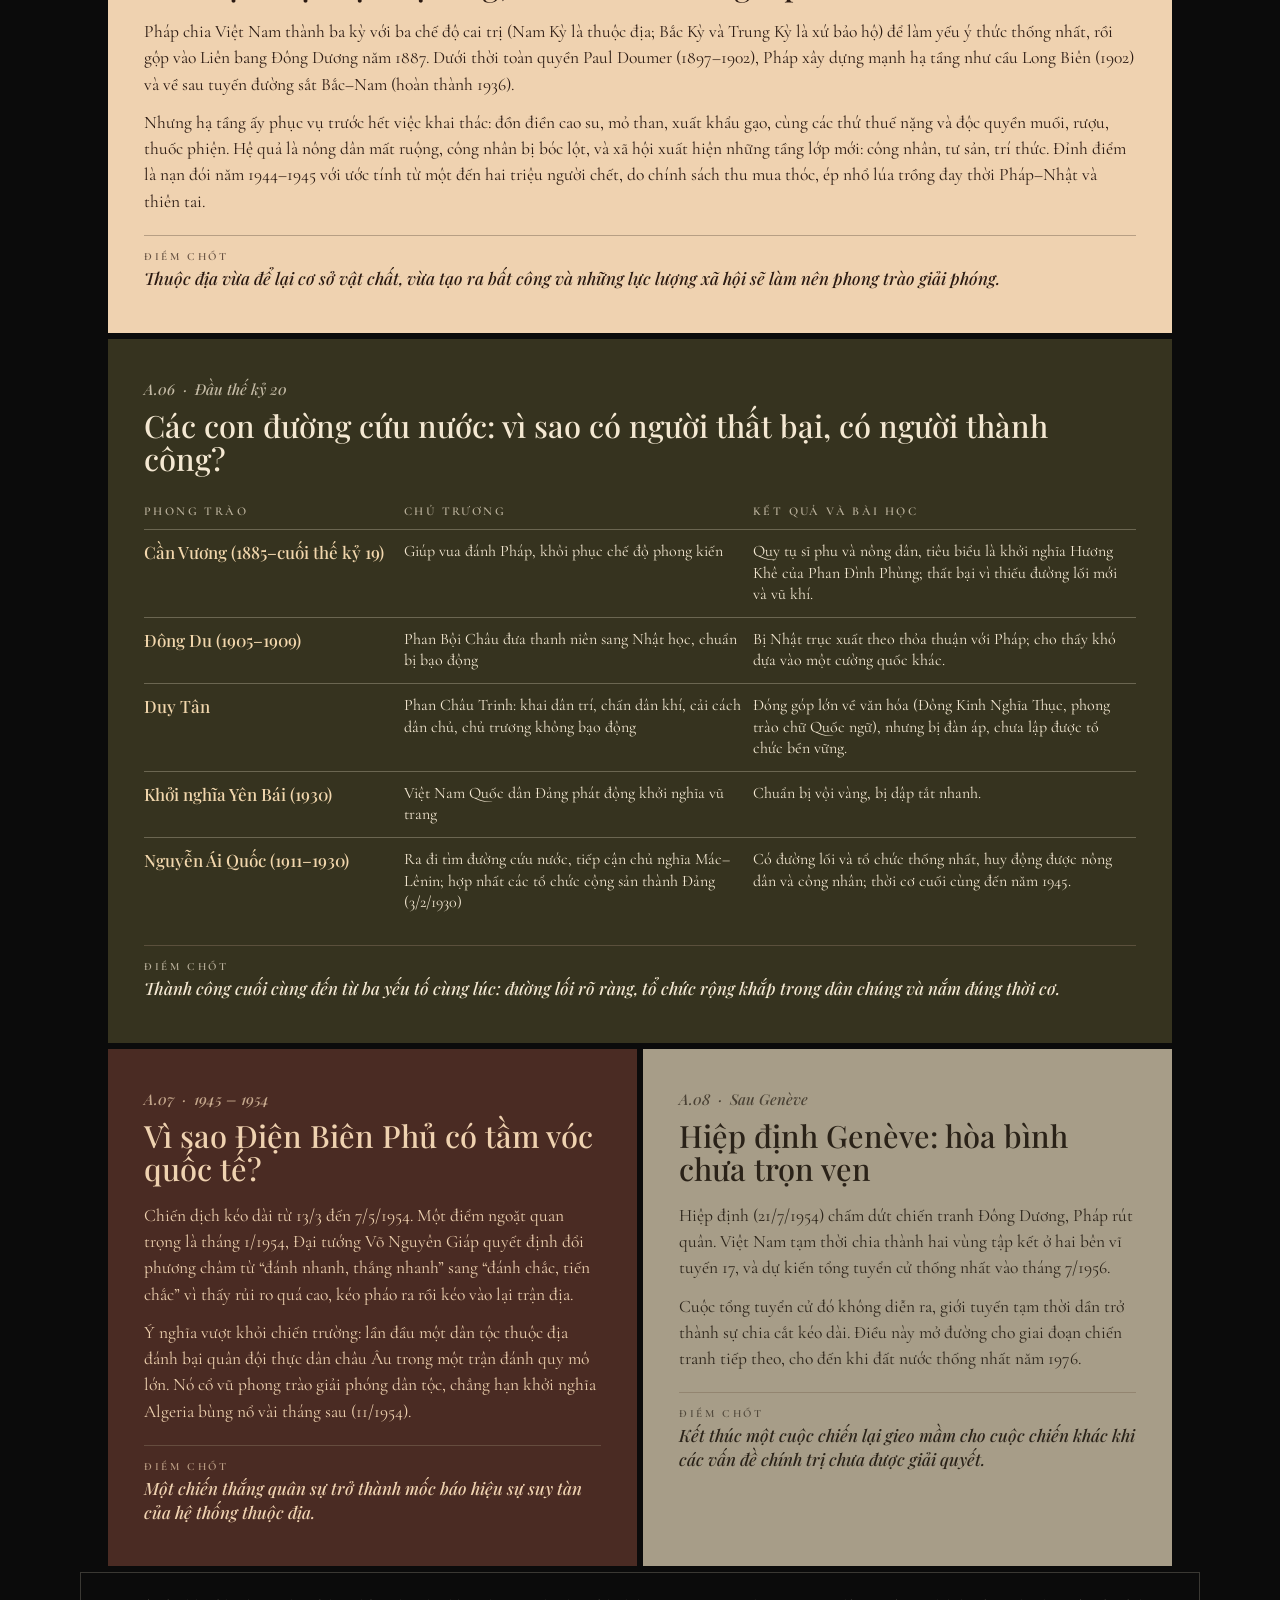
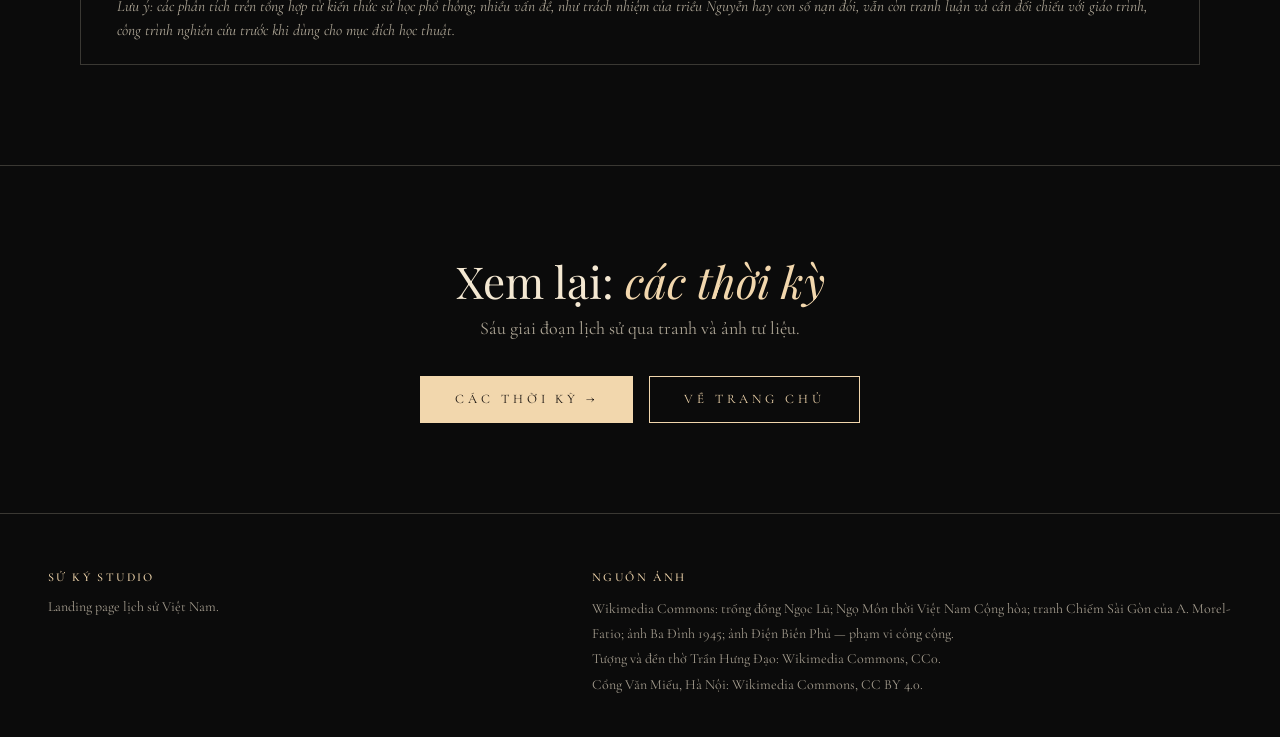
==== commit 0fd810d4: "Keep the menu bar dark on the timeline page so links are readable Co-Authored-By: Claude Sonnet 5.5 " ====
--- a/dong-thoi-gian.html
+++ b/dong-thoi-gian.html
@@ -223,6 +223,8 @@
   .jump p { color: rgba(244,232,210,.7); margin-bottom: 8px; }
   .jump .cta { margin: 26px 8px 0; }
   .jump .cta.solid { background: var(--peach); color: var(--ink); }
+  /* menu luôn có nền tối để đọc được trên nền kem */
+  header, header.solid { background: rgba(11,11,11,.96) !important; border-bottom: 1px solid var(--line); }
 </style>
 </head>
 <body>
